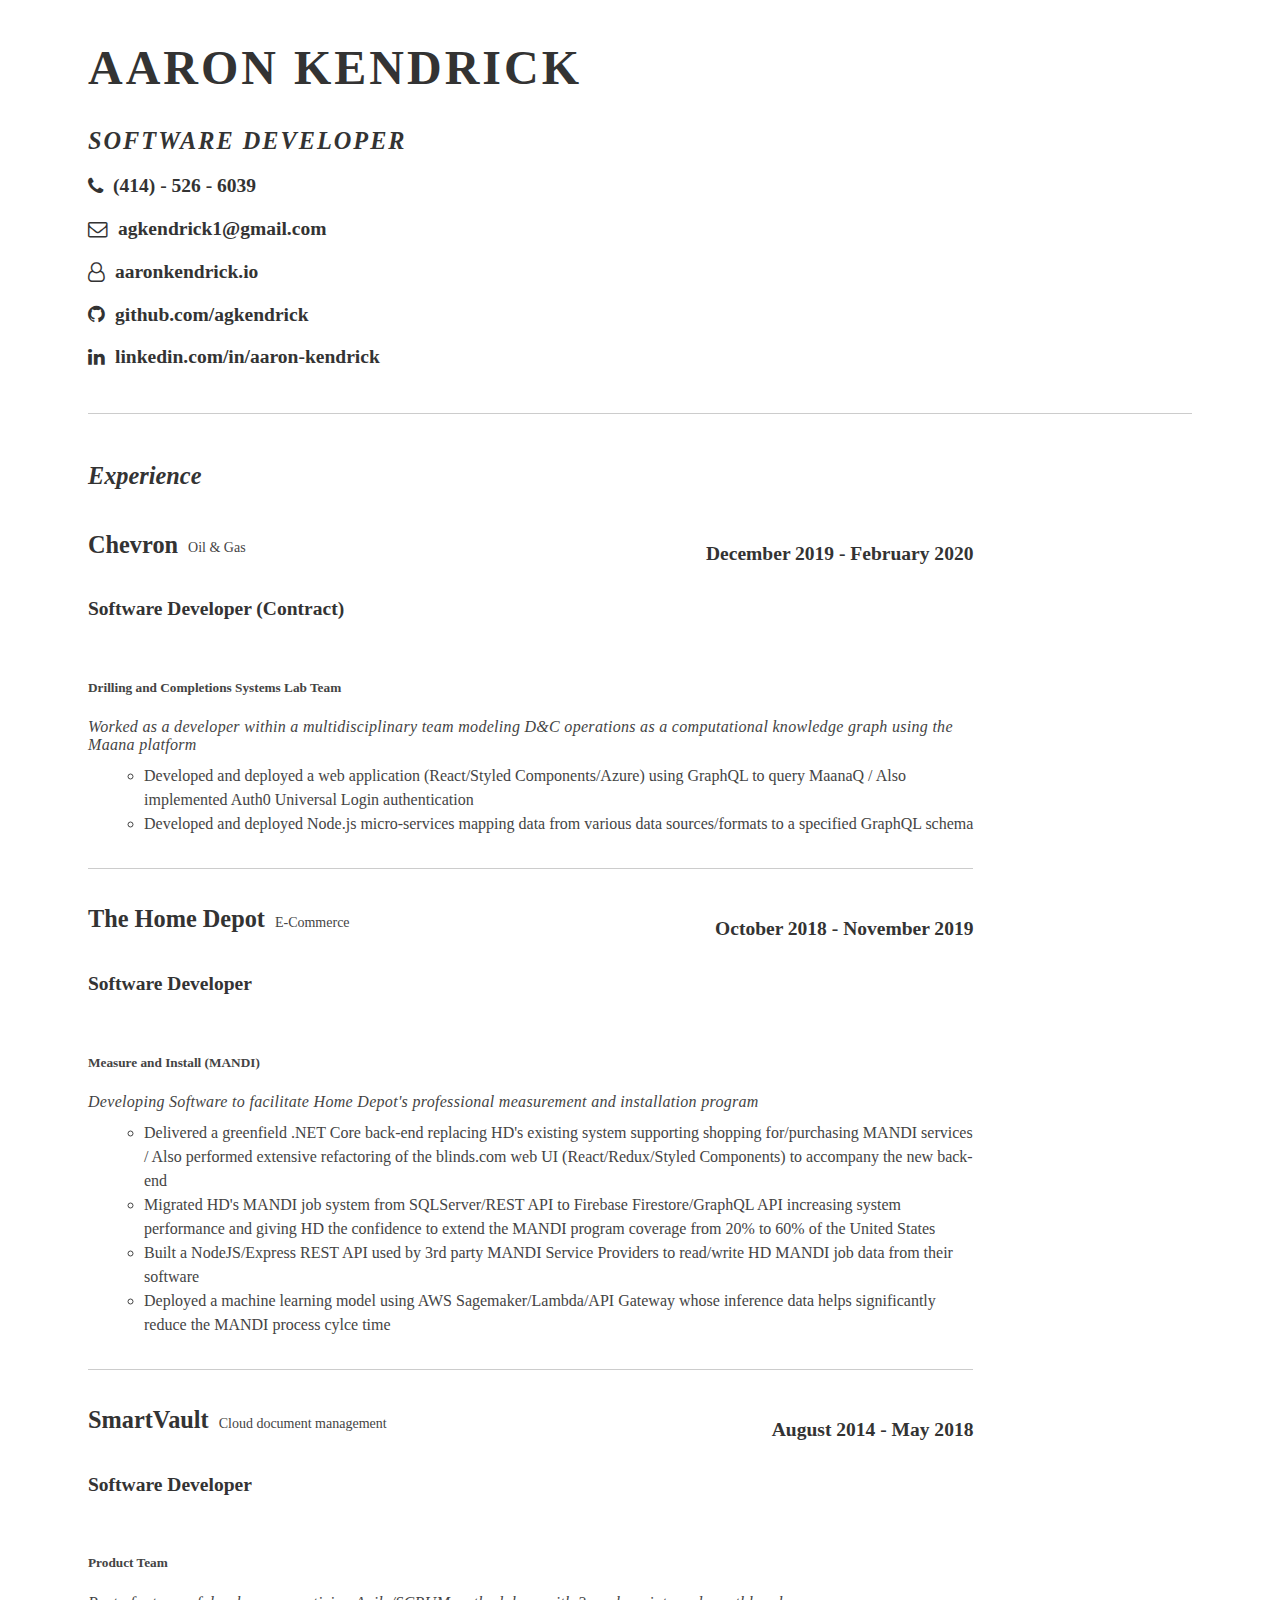
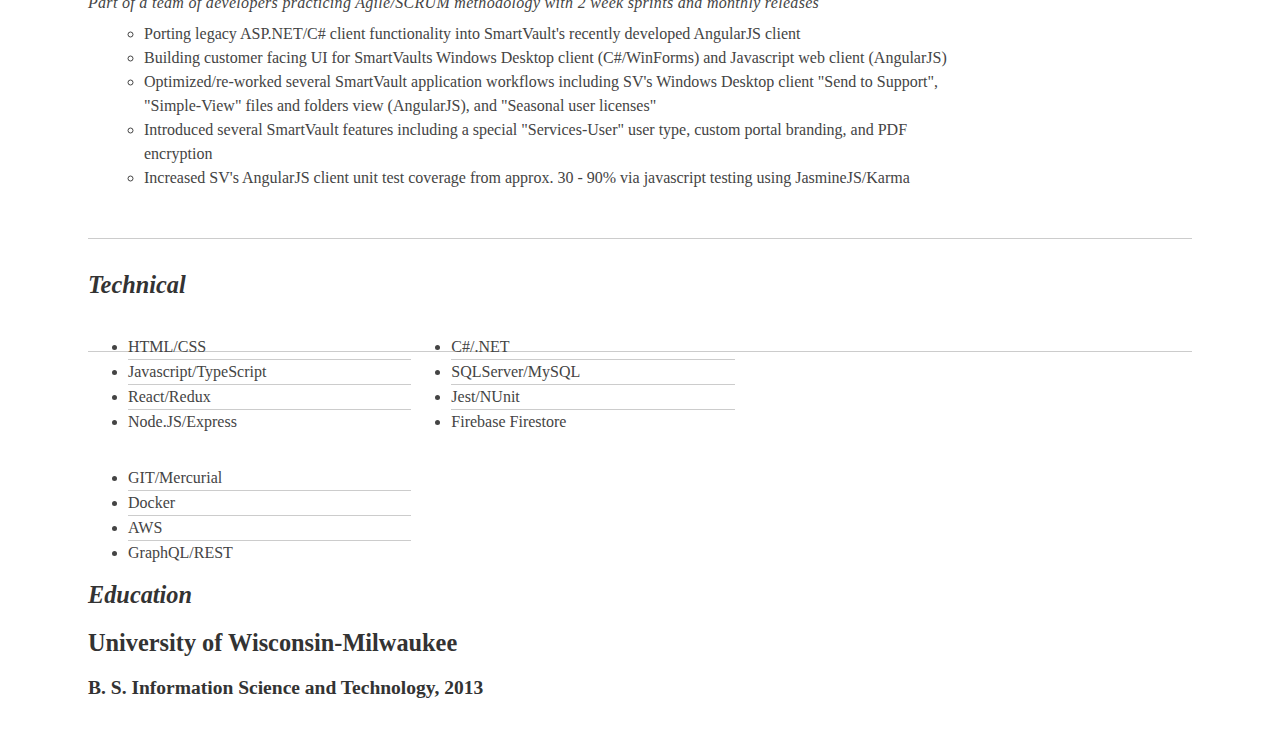
==== resume.html @ db7b9e07 "Update resume" ====
<!DOCTYPE html PUBLIC "-//W3C//DTD XHTML 1.0 Strict//EN" "http://www.w3.org/TR/xhtml1/DTD/xhtml1-strict.dtd">
<html>
<head>

	<title>Aaron Kendrick | Software Developer | agkendrick1@gmail.com</title>
	<meta http-equiv="content-type" content="text/html; charset=utf-8" />

	<meta name="keywords" content="" />
	<meta name="description" content="" />

	<link rel="stylesheet" type="text/css" href="http://yui.yahooapis.com/2.7.0/build/reset-fonts-grids/reset-fonts-grids.css" media="all" />
	<link rel="stylesheet" type="text/css" href="resume.css" media="all" />
	<link rel="stylesheet" type="text/css" href="https://maxcdn.bootstrapcdn.com/font-awesome/4.7.0/css/font-awesome.min.css" media="all" />

</head>
<body>

<div id="doc2" class="yui-t7">
	<div id="inner">

		<div id="hd">
			<div class="yui-gc">
				<div class="yui-u first">
					<h1>Aaron Kendrick</h1>
					<h2>Software Developer</h2>
				</div> 
				<div class="yui-u">
					<div class="contact-info">
						<!-- <h3><a id="pdf" href="#">Download PDF</a></h3> -->
						<h3><span class="fa fa-phone"></span>(414) - 526 - 6039</h3>
						<h3><span class="fa fa-envelope-o"></span>agkendrick1@gmail.com</h3>
						<h3><span class="fa fa-user-o"></span>aaronkendrick.io</h3>
						<h3><span class="fa fa-github"></span>github.com/agkendrick</h3>
						<h3><span class="fa fa-linkedin"></span>linkedin.com/in/aaron-kendrick</h3>
						<!--<h3>Houston, TX</h3>-->
				</div>
					</div><!--// .contact-info -->
			</div><!--// .yui-gc -->
		</div><!--// hd -->

		<div id="bd">
			<div id="yui-main">
				<div class="yui-b">

					<!--<div class="yui-gf">
						<div class="yui-u first">
							<h2>Profile</h2>
						</div>
						<div class="yui-u">
							<p class="enlarge">
								Software Developer with experience developing, testing, and deploying web and desktop applications.  Great problem solving and critical thinking skills. Good knowledge of object-oriented programming, data structures/algorithms, and common design patterns.  Passionate about learning new things and sharing what I know with others.  My objective is to find a challenging position where I can contribute to delivering world class solutions.
							</p>
						</div> 
					</div>// .yui-gf -->

					<div class="yui-gf">

						<div class="yui-u first">
							<h2>Experience</h2>
						</div><!--// .yui-u -->

						<div class="yui-u">

							<div class="job">
								<h2 id="sv">Chevron</h2><span>Oil & Gas</span>
								<h3>Software Developer (Contract)</h3>
								<h4>December 2019 - February 2020</h4>
								<br />
								<h5><b>Drilling and Completions Systems Lab Team</b></h5>
								<i>Worked as a developer within a multidisciplinary team modeling D&C operations as a computational knowledge graph using the Maana platform
								</i>
								<!-- <br></br> -->
								<ul>
									<li>Developed and deployed a web application (React/Styled Components/Azure) using GraphQL to query MaanaQ / 
										Also implemented Auth0 Universal Login authentication
									</li>
									<li>Developed and deployed Node.js micro-services mapping data from various data sources/formats to a specified GraphQL schema</li>
								</ul>
							</div>

							<div class="job">
								<h2 id="sv">The Home Depot</h2><span>E-Commerce</span>
								<h3>Software Developer</h3>
								<h4>October 2018 - November 2019</h4>
								<br />
								<h5><b>Measure and Install (MANDI)</b></h5>
								<i>Developing Software to facilitate Home Depot's professional measurement and installation program</i>
								<!-- <br></br> -->
								<ul>
									<li>Delivered a greenfield .NET Core back-end replacing HD's existing system supporting shopping for/purchasing MANDI services / Also
										performed extensive refactoring of the blinds.com web UI (React/Redux/Styled Components) to accompany the new back-end
									</li>
									<li>Migrated HD's MANDI job system from SQLServer/REST API to Firebase Firestore/GraphQL API increasing system performance and giving HD the 
										confidence to extend the MANDI program coverage from 20% to 60% of the United States</li>
									<li>Built a NodeJS/Express REST API used by 3rd party MANDI Service Providers to read/write HD MANDI job data from their software</li>
									<li>Deployed a machine learning model using AWS Sagemaker/Lambda/API Gateway whose inference data helps significantly reduce the MANDI process cylce time</li>
								</ul>
							</div>

							<div class="job last">
								<h2 id="sv">SmartVault</h2><span>Cloud document management</span>
								<h3>Software Developer</h3>
								<h4>August 2014 - May 2018</h4>
								<br />
								<h5><b>Product Team</b></h5>
								<i>Part of a team of developers practicing Agile/SCRUM methodology with 2 week sprints and monthly releases</i>
								<!-- <br></br> -->
								<ul>
									<li>Porting legacy ASP.NET/C# client functionality into SmartVault's recently developed AngularJS client</li>
									<li>Building customer facing UI for SmartVaults Windows Desktop client (C#/WinForms) and Javascript web client (AngularJS)</li>
									<li>Optimized/re-worked several SmartVault application workflows including SV's Windows Desktop client "Send to Support", "Simple-View" files and folders view (AngularJS), and "Seasonal user licenses"</li>
									<li>Introduced several SmartVault features including a special "Services-User" user type, custom portal branding, and PDF encryption</li>
									<li>Increased SV's AngularJS client unit test coverage from approx. 30 - 90% via javascript testing using  JasmineJS/Karma</li>
								</ul>
								
							</div>

						</div><!--// .yui-u -->
					</div><!--// .yui-gf -->

					<div id="tech" class="yui-gf">
						<div class="yui-u first">
							<h2>Technical</h2>
						</div>
						<div class="yui-u">
							<ul class="talent">
								<li>HTML/CSS</li>
								<li>Javascript/TypeScript</li>
								<li>React/Redux</li>
								<li class="last">Node.JS/Express</li>
							</ul>

							<ul class="talent">
								<li>C#/.NET</li>
								<li>SQLServer/MySQL</li>
								<li>Jest/NUnit</li>
								<li class="last">Firebase Firestore</li>
							</ul>

							<ul class="talent">
								<li>GIT/Mercurial</li>
								<li>Docker</li>
								<li>AWS</li>
								<li class="last">GraphQL/REST</li>
							</ul>
						</div>
					</div>

					<div class="yui-gf last">
						<div class="yui-u first">
							<h2>Education</h2>
						</div>
						<div class="yui-u">
							<h2>University of Wisconsin-Milwaukee</h2>
							<h3>B. S. Information Science and Technology, 2013</h3>
						</div>
					</div>

				</div><!--// .yui-b -->
			</div><!--// yui-main -->
		</div><!--// bd -->

	</div><!-- // inner -->

</div><!--// doc -->


</body>
</html>
---- resume.css ----
/*
---------------------------------------------------------------------------------
	STRIPPED DOWN RESUME TEMPLATE
    html resume

    v0.9: 5/28/09

    design and code by: thingsthatarebrown.com
                        (matt brown)
---------------------------------------------------------------------------------
*/


.msg { padding: 10px; background: #222; position: relative; }
.msg h1 { color: #fff;  }
.msg a { margin-left: 20px; background: #408814; color: white; padding: 4px 8px; text-decoration: none; }
.msg a:hover { background: #266400; }

/* //-- yui-grids style overrides -- */
body { font-family: Georgia; color: #444; }
#inner { padding: 0px 80px; margin: 0px auto;} /* border: solid #666; border-width: 6px 0 2px 0; */
.yui-gf { margin-bottom: 2em; border-bottom: 1px solid #ccc; }

/* //-- header, body, footer -- */
#hd { margin: 2.5em 0 3em 0; padding-bottom: 1.5em; border-bottom: 1px solid #ccc }
#hd h2 { text-transform: uppercase; letter-spacing: 2px; }
#bd, #ft { margin-bottom: 2em; }

/* //-- footer -- */
#ft { padding: 1em 0 5em 0; font-size: 92%; border-top: 1px solid #ccc; text-align: center; }
#ft p { margin-bottom: 0; text-align: center;   }

/* //-- core typography and style -- */
#hd h1 { font-size: 48px; text-transform: uppercase; letter-spacing: 3px; }
h2 { font-size: 152% }
h3, h4 { font-size: 122%; }
h1, h2, h3, h4 { color: #333; }
p { font-size: 100%; line-height: 18px; padding-right: 3em; }
a { color: #990003 }
a:hover { text-decoration: none; }
strong { font-weight: bold; }
.talent li { line-height: 24px; border-bottom: 1px solid #ccc; }
p.enlarge { font-size: 144%; padding-right: 6.5em; line-height: 24px; }
p.enlarge span { color: #000 }
.contact-info { margin-top: 7px; }
.contact-info span {
    margin-right: 10px;
    vertical-align: middle;
    margin-bottom: 2px;
}
.first h2 { font-style: italic; }
.talent .last { border-bottom: none; }
.yui-b .last { border-bottom: none; }

#tech {
    padding-bottom: 2em;
}
/* //-- section styles -- */

a#pdf { display: block; float: left; background: #666; color: white; padding: 6px 50px 6px 12px; margin-bottom: 6px; text-decoration: none;  }
a#pdf:hover { background: #222; }

.job { position: relative; margin-bottom: 1em; padding-bottom: 1em; border-bottom: 1px solid #ccc; }
.job h4 { position: absolute; top: 0.35em; right: 0 }
.job p { margin: 0.75em 0 3em 0; }

/* .last { border: none; } */
.skills-list {  }
.skills-list ul { margin: 0; }
.skills-list li { margin: 3px 0; padding: 3px 0; }
.skills-list li span { font-size: 152%; display: block; margin-bottom: -2px; padding: 0 }
.talent { width: 32%; float: left }
.talent h2 { margin-bottom: 6px; }

#srt-ttab { margin-bottom: 100px; text-align: center;  }
#srt-ttab img.last { margin-top: 20px }

/* --// override to force 1/8th width grids -- */
.yui-gf .yui-u{width:80.2%;}
.yui-gf div.first{width:12.3%;}

.job li {
    list-style: circle;
    line-height: 24px;
    font-size: 16px;
}
 .job ul {
    margin-top: 10px;
 }

.job ul{
	margin-left: 16px;
}

.job i {
    font-size: 16px;
    letter-spacing: .3px;
}
.job span {
    /*font-style: italic;*/
    font-size: 14px;
}
#sv {
    display: inline-block;
    margin-right: 10px;
}
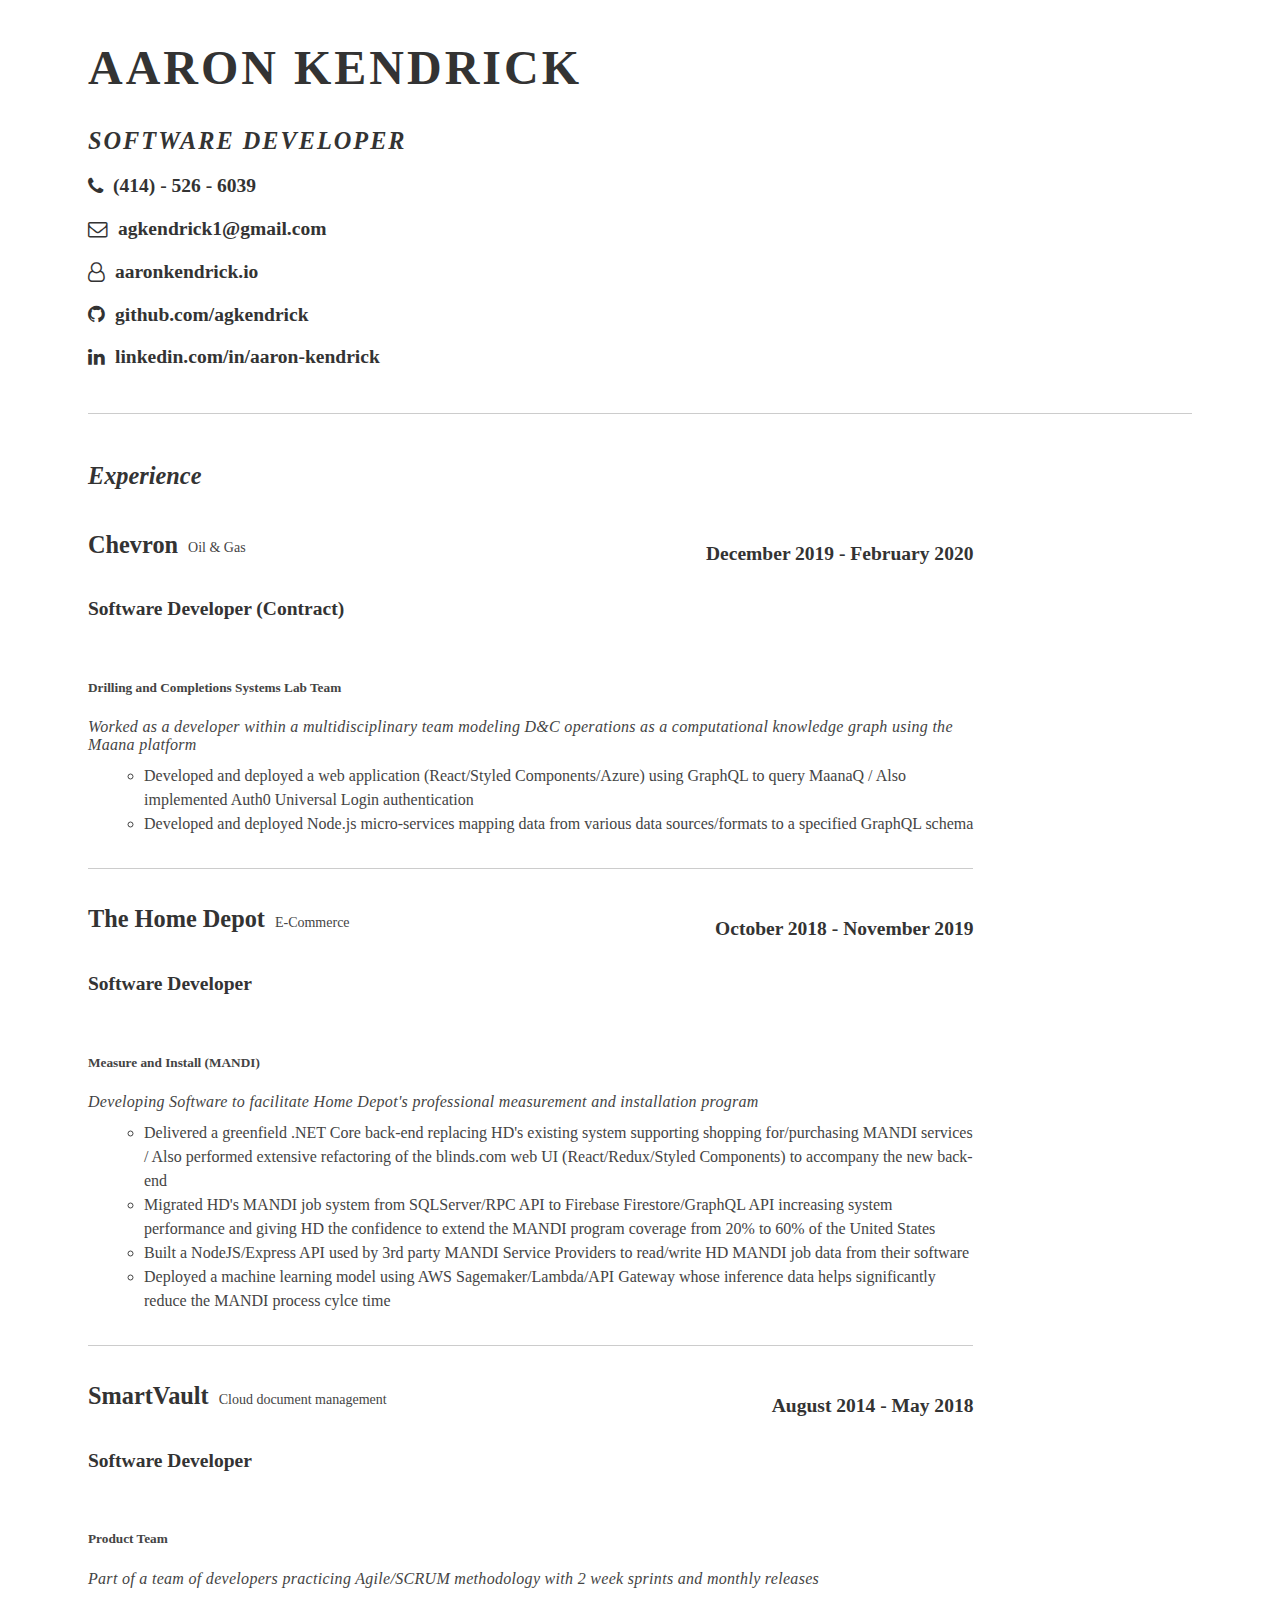
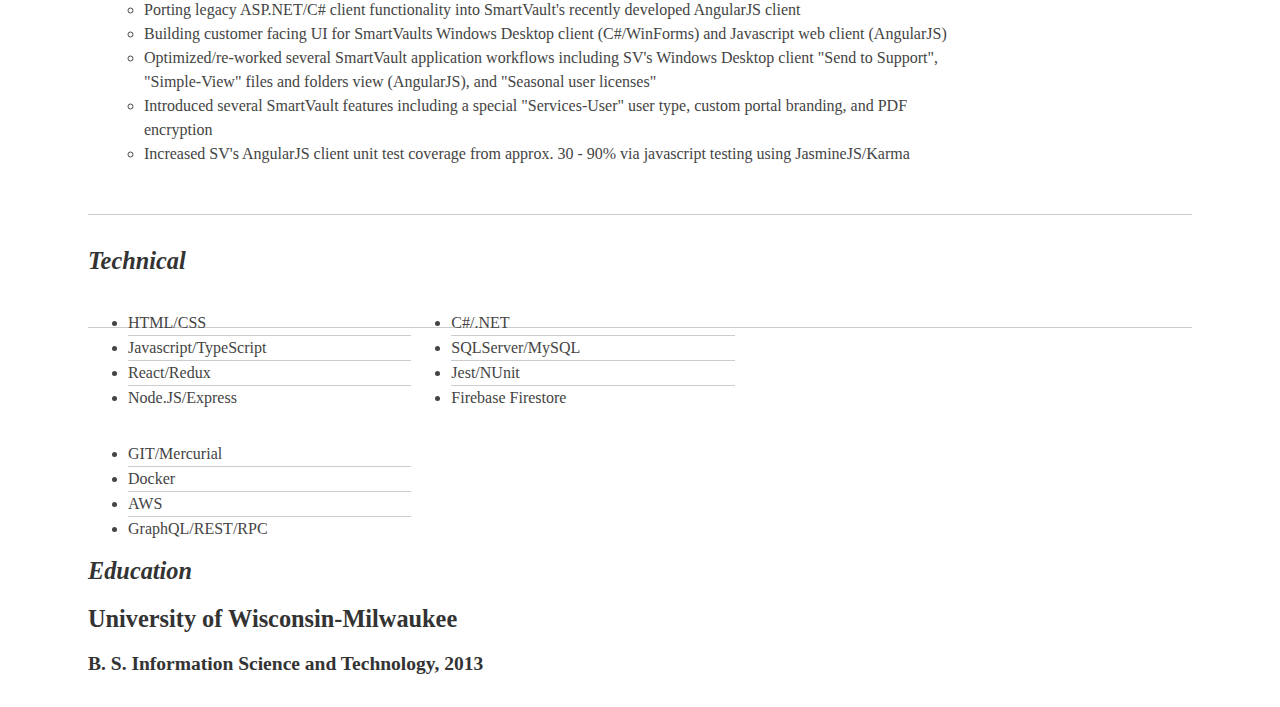
==== commit fcf9b4d5: "Update resume" ====
--- a/resume.html
+++ b/resume.html
@@ -90,9 +90,9 @@
 									<li>Delivered a greenfield .NET Core back-end replacing HD's existing system supporting shopping for/purchasing MANDI services / Also
 										performed extensive refactoring of the blinds.com web UI (React/Redux/Styled Components) to accompany the new back-end
 									</li>
-									<li>Migrated HD's MANDI job system from SQLServer/REST API to Firebase Firestore/GraphQL API increasing system performance and giving HD the 
+									<li>Migrated HD's MANDI job system from SQLServer/RPC API to Firebase Firestore/GraphQL API increasing system performance and giving HD the 
 										confidence to extend the MANDI program coverage from 20% to 60% of the United States</li>
-									<li>Built a NodeJS/Express REST API used by 3rd party MANDI Service Providers to read/write HD MANDI job data from their software</li>
+									<li>Built a NodeJS/Express API used by 3rd party MANDI Service Providers to read/write HD MANDI job data from their software</li>
 									<li>Deployed a machine learning model using AWS Sagemaker/Lambda/API Gateway whose inference data helps significantly reduce the MANDI process cylce time</li>
 								</ul>
 							</div>
@@ -141,7 +141,7 @@
 								<li>GIT/Mercurial</li>
 								<li>Docker</li>
 								<li>AWS</li>
-								<li class="last">GraphQL/REST</li>
+								<li class="last">GraphQL/REST/RPC</li>
 							</ul>
 						</div>
 					</div>
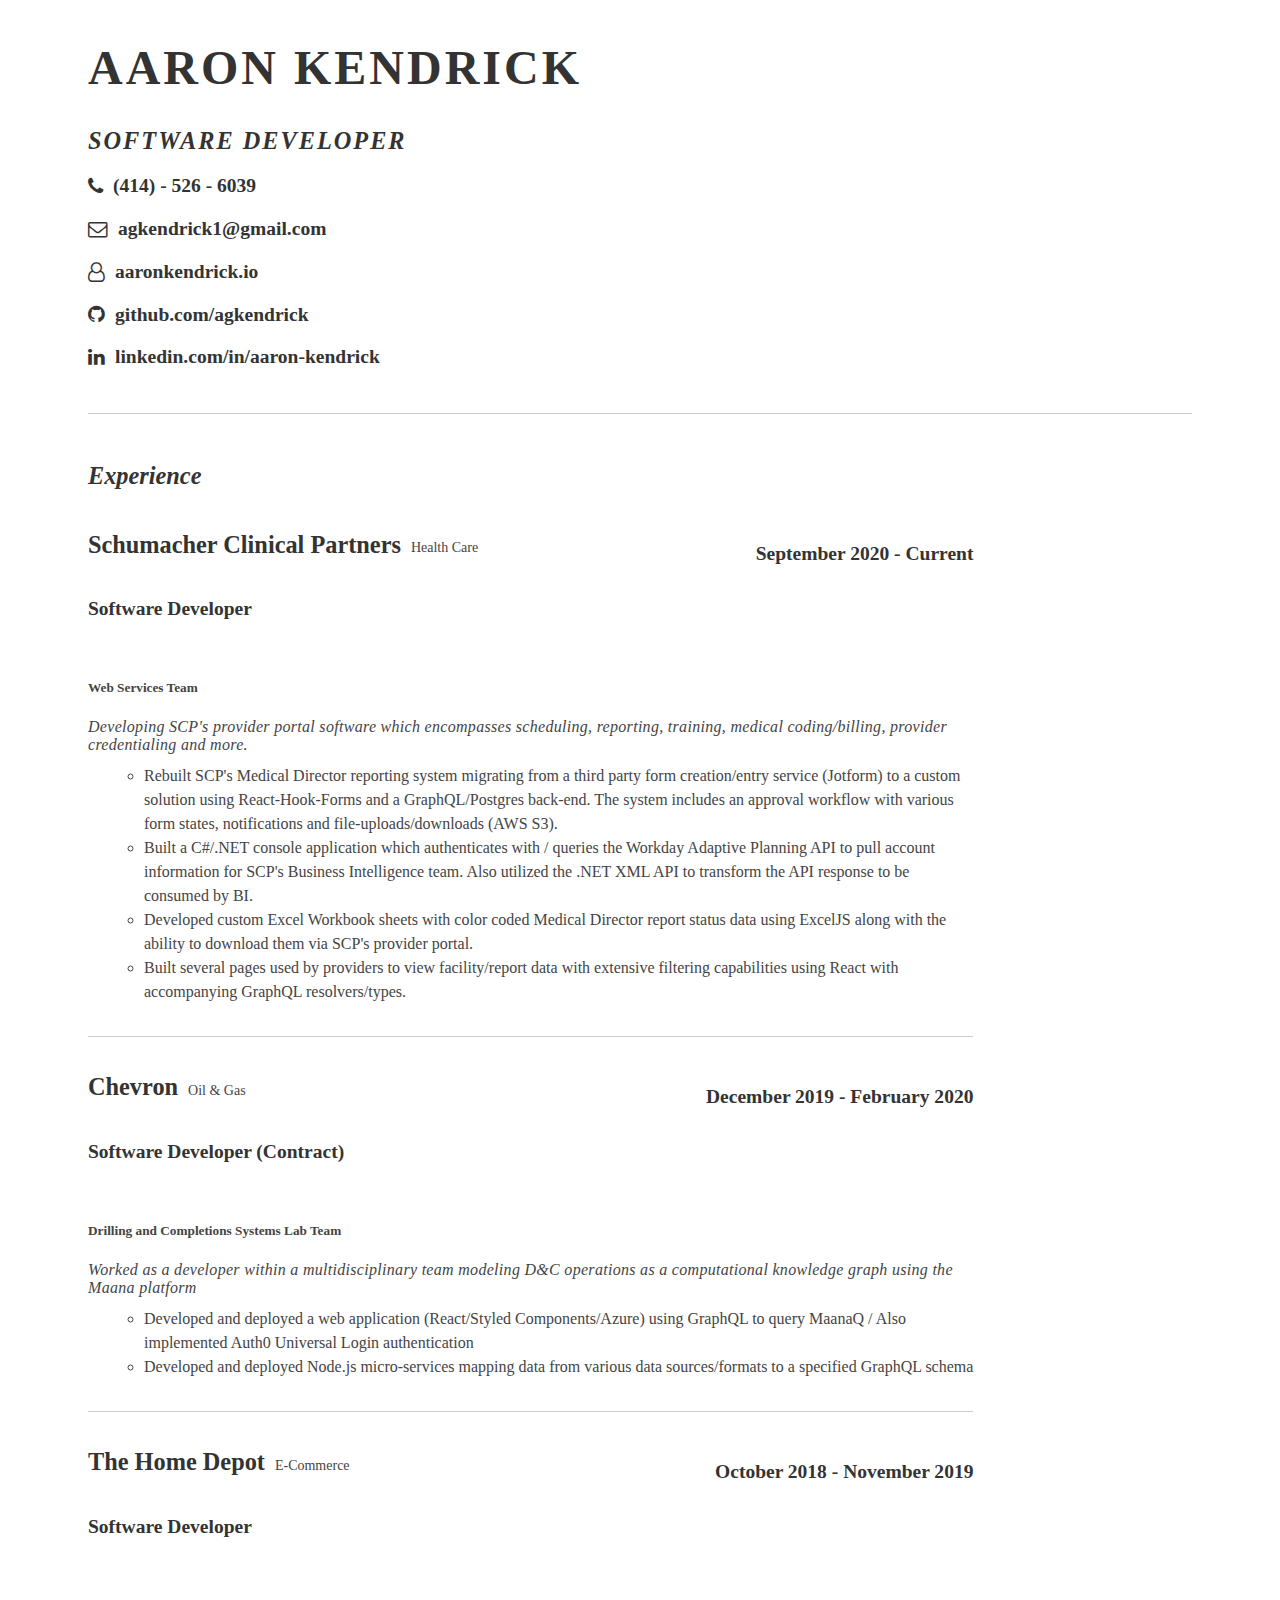
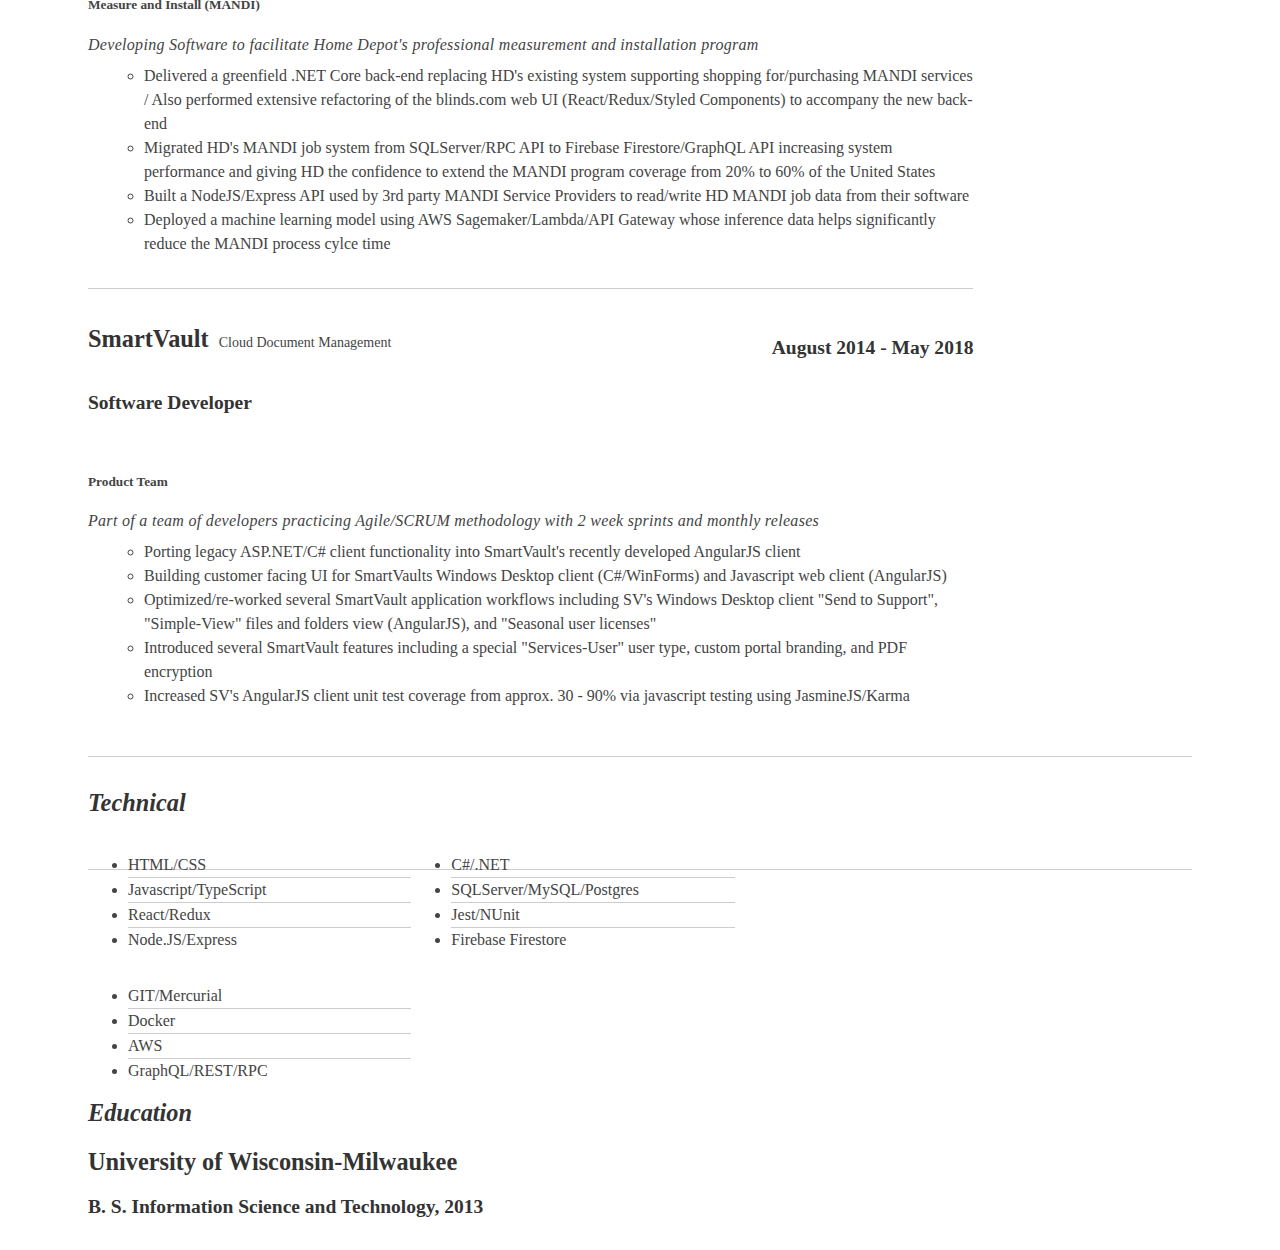
==== commit 9c995bad: "Update resume" ====
--- a/resume.html
+++ b/resume.html
@@ -42,17 +42,6 @@
 			<div id="yui-main">
 				<div class="yui-b">
 
-					<!--<div class="yui-gf">
-						<div class="yui-u first">
-							<h2>Profile</h2>
-						</div>
-						<div class="yui-u">
-							<p class="enlarge">
-								Software Developer with experience developing, testing, and deploying web and desktop applications.  Great problem solving and critical thinking skills. Good knowledge of object-oriented programming, data structures/algorithms, and common design patterns.  Passionate about learning new things and sharing what I know with others.  My objective is to find a challenging position where I can contribute to delivering world class solutions.
-							</p>
-						</div> 
-					</div>// .yui-gf -->
-
 					<div class="yui-gf">
 
 						<div class="yui-u first">
@@ -61,6 +50,22 @@
 
 						<div class="yui-u">
 
+							<div class="job">
+								<h2 id="sv">Schumacher Clinical Partners</h2><span>Health Care</span>
+								<h3>Software Developer</h3>
+								<h4>September 2020 - Current</h4>
+								<br />
+								<h5><b>Web Services Team</b></h5>
+								<i>Developing SCP's provider portal software which encompasses scheduling, reporting, training, medical coding/billing, provider credentialing and more.</i>
+								<!-- <br></br> -->
+								<ul>
+									<li>Rebuilt SCP's Medical Director reporting system migrating from a third party form creation/entry service (Jotform) to a custom solution using React-Hook-Forms and a GraphQL/Postgres back-end.  The system includes an approval workflow with various form states, notifications and file-uploads/downloads (AWS S3).</li>
+									<li>Built a C#/.NET console application which authenticates with / queries the Workday Adaptive Planning API to pull account information for SCP's Business Intelligence team.  Also utilized the .NET XML API to transform the API response to be consumed by BI.</li>
+									<li>Developed custom Excel Workbook sheets with color coded Medical Director report status data using ExcelJS along with the ability to download them via SCP's provider portal.</li>
+									<li>Built several pages used by providers to view facility/report data with extensive filtering capabilities using React with accompanying GraphQL resolvers/types.</li>
+								</ul>
+							</div>
+							
 							<div class="job">
 								<h2 id="sv">Chevron</h2><span>Oil & Gas</span>
 								<h3>Software Developer (Contract)</h3>
@@ -98,7 +103,7 @@
 							</div>
 
 							<div class="job last">
-								<h2 id="sv">SmartVault</h2><span>Cloud document management</span>
+								<h2 id="sv">SmartVault</h2><span>Cloud Document Management</span>
 								<h3>Software Developer</h3>
 								<h4>August 2014 - May 2018</h4>
 								<br />
@@ -132,7 +137,7 @@
 
 							<ul class="talent">
 								<li>C#/.NET</li>
-								<li>SQLServer/MySQL</li>
+								<li>SQLServer/MySQL/Postgres</li>
 								<li>Jest/NUnit</li>
 								<li class="last">Firebase Firestore</li>
 							</ul>
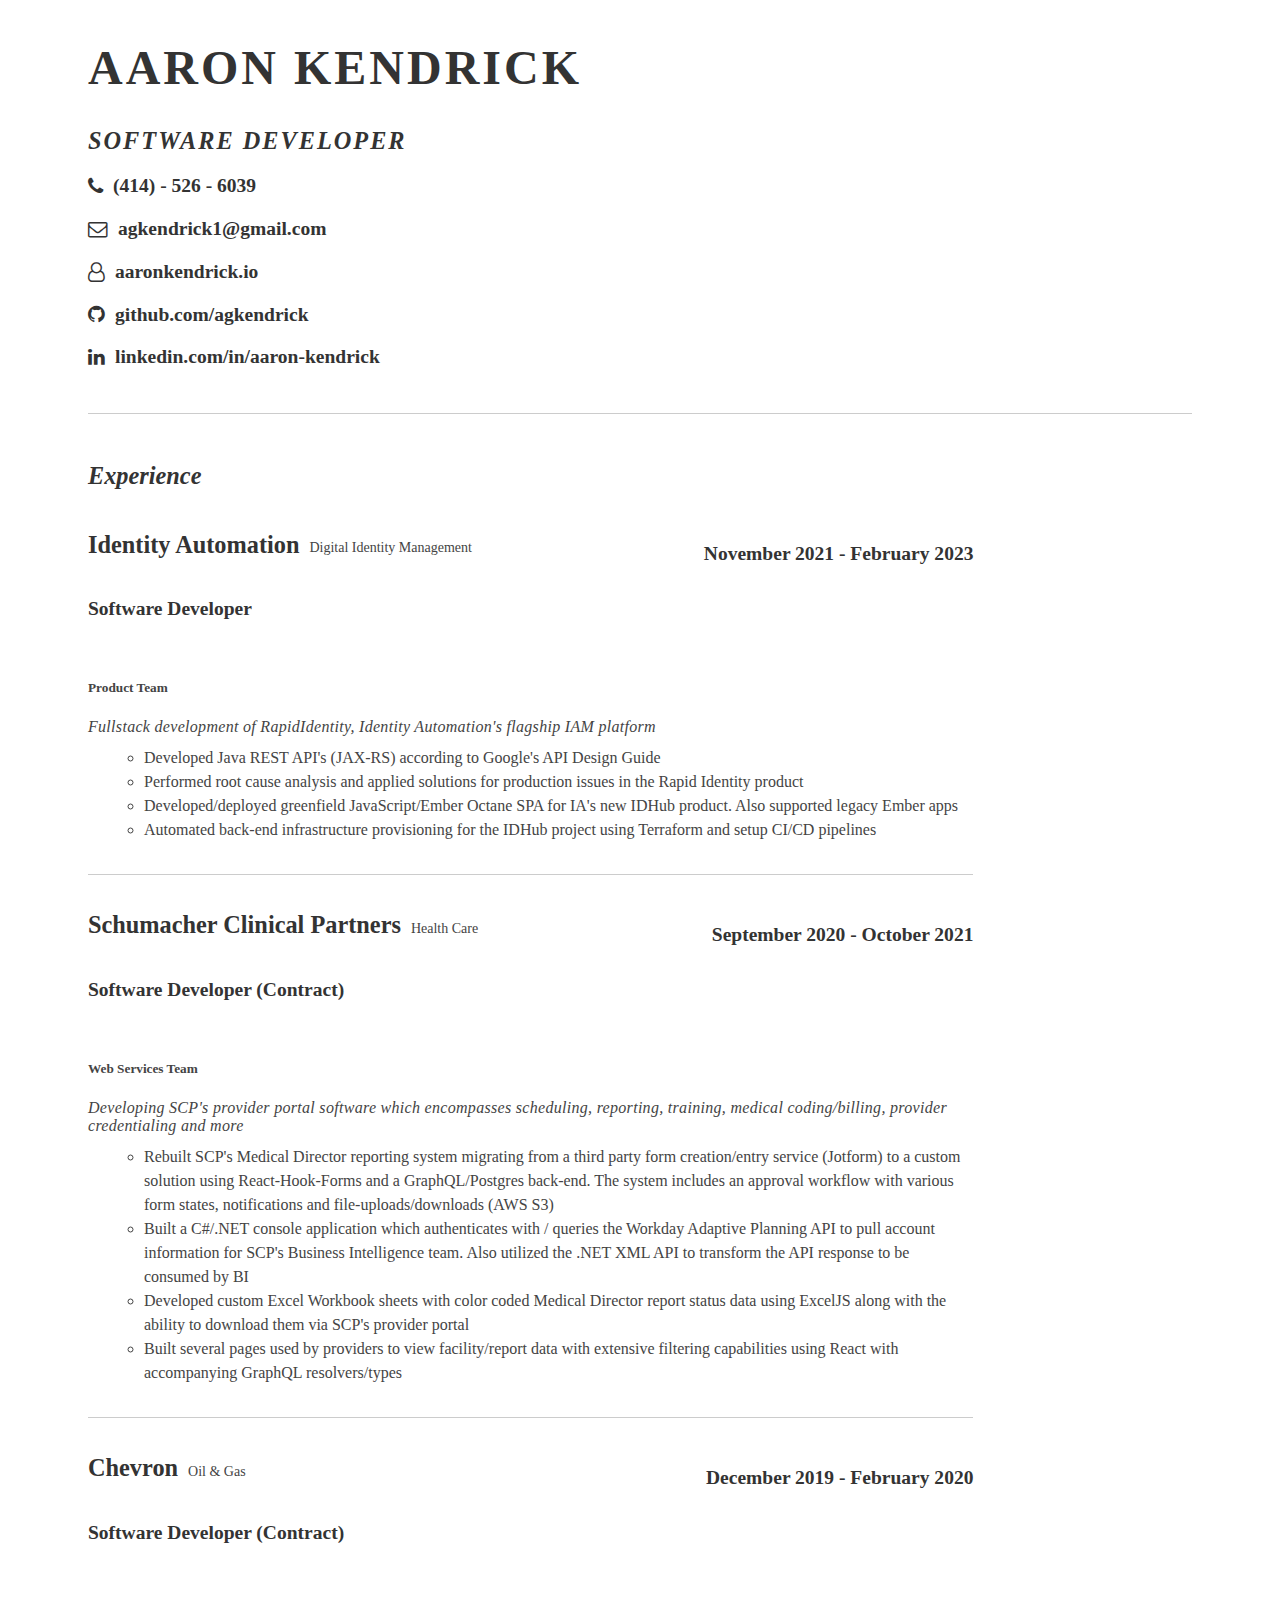
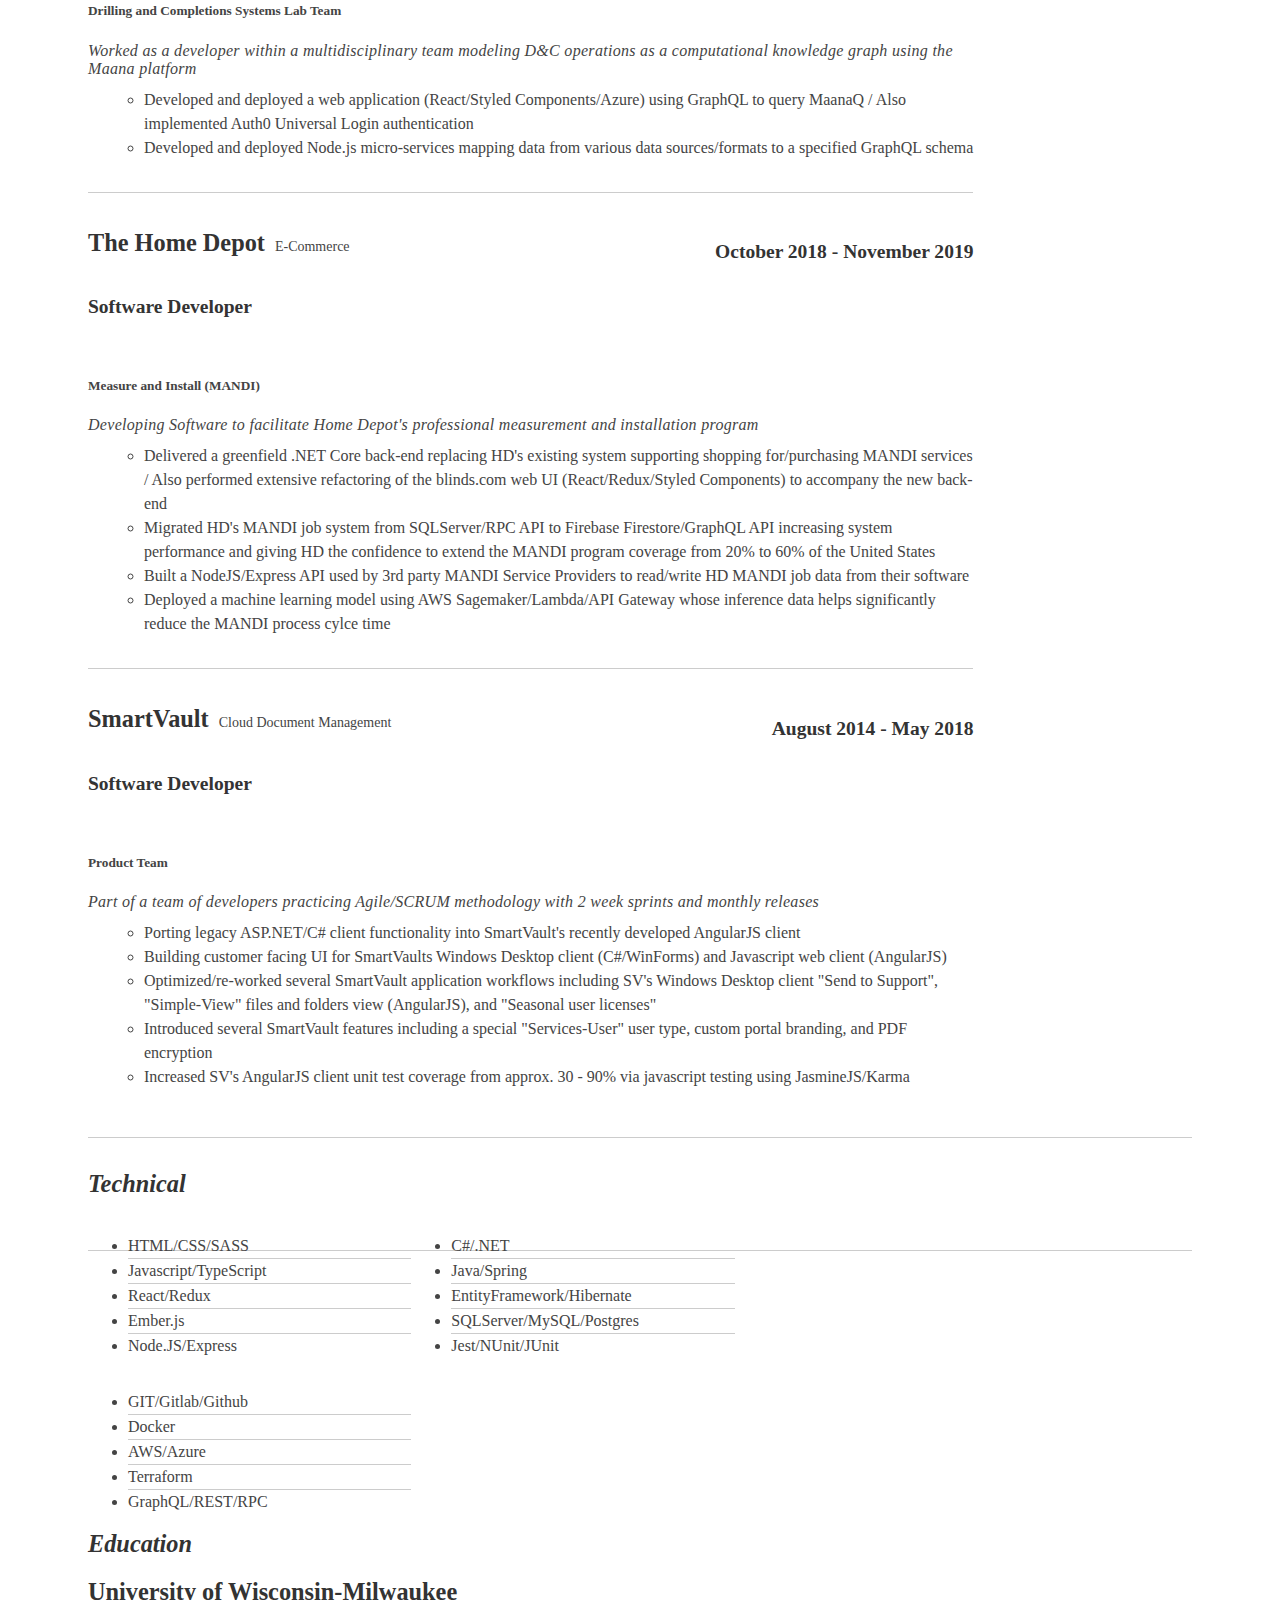
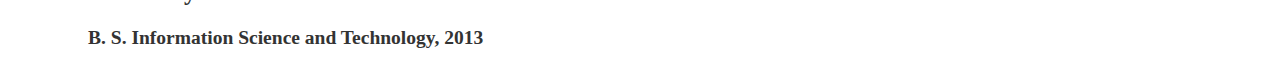
==== commit 845515b1: "Resume update" ====
--- a/resume.html
+++ b/resume.html
@@ -51,18 +51,34 @@
 						<div class="yui-u">
 
 							<div class="job">
+								<h2 id="sv">Identity Automation</h2><span>Digital Identity Management</span>
+								<h3>Software Developer</h3>
+								<h4>November 2021 - February 2023</h4>
+								<br />
+								<h5><b>Product Team</b></h5>
+								<i>Fullstack development of RapidIdentity, Identity Automation's flagship IAM platform</i>
+								<!-- <br></br> -->
+								<ul>
+									<li>Developed Java REST API's (JAX-RS) according to Google's API Design Guide</li>
+									<li>Performed root cause analysis and applied solutions for production issues in the Rapid Identity product</li>
+									<li>Developed/deployed greenfield JavaScript/Ember Octane SPA for IA's new IDHub product.  Also supported legacy Ember apps</li>
+									<li>Automated back-end infrastructure provisioning for the IDHub project using Terraform and setup CI/CD pipelines</li>
+								</ul>
+							</div>
+
+							<div class="job">
 								<h2 id="sv">Schumacher Clinical Partners</h2><span>Health Care</span>
-								<h3>Software Developer</h3>
-								<h4>September 2020 - Current</h4>
+								<h3>Software Developer (Contract)</h3>
+								<h4>September 2020 - October 2021</h4>
 								<br />
 								<h5><b>Web Services Team</b></h5>
-								<i>Developing SCP's provider portal software which encompasses scheduling, reporting, training, medical coding/billing, provider credentialing and more.</i>
+								<i>Developing SCP's provider portal software which encompasses scheduling, reporting, training, medical coding/billing, provider credentialing and more</i>
 								<!-- <br></br> -->
 								<ul>
-									<li>Rebuilt SCP's Medical Director reporting system migrating from a third party form creation/entry service (Jotform) to a custom solution using React-Hook-Forms and a GraphQL/Postgres back-end.  The system includes an approval workflow with various form states, notifications and file-uploads/downloads (AWS S3).</li>
-									<li>Built a C#/.NET console application which authenticates with / queries the Workday Adaptive Planning API to pull account information for SCP's Business Intelligence team.  Also utilized the .NET XML API to transform the API response to be consumed by BI.</li>
-									<li>Developed custom Excel Workbook sheets with color coded Medical Director report status data using ExcelJS along with the ability to download them via SCP's provider portal.</li>
-									<li>Built several pages used by providers to view facility/report data with extensive filtering capabilities using React with accompanying GraphQL resolvers/types.</li>
+									<li>Rebuilt SCP's Medical Director reporting system migrating from a third party form creation/entry service (Jotform) to a custom solution using React-Hook-Forms and a GraphQL/Postgres back-end.  The system includes an approval workflow with various form states, notifications and file-uploads/downloads (AWS S3)</li>
+									<li>Built a C#/.NET console application which authenticates with / queries the Workday Adaptive Planning API to pull account information for SCP's Business Intelligence team.  Also utilized the .NET XML API to transform the API response to be consumed by BI</li>
+									<li>Developed custom Excel Workbook sheets with color coded Medical Director report status data using ExcelJS along with the ability to download them via SCP's provider portal</li>
+									<li>Built several pages used by providers to view facility/report data with extensive filtering capabilities using React with accompanying GraphQL resolvers/types</li>
 								</ul>
 							</div>
 							
@@ -129,23 +145,26 @@
 						</div>
 						<div class="yui-u">
 							<ul class="talent">
-								<li>HTML/CSS</li>
+								<li>HTML/CSS/SASS</li>
 								<li>Javascript/TypeScript</li>
 								<li>React/Redux</li>
+								<li>Ember.js</li>
 								<li class="last">Node.JS/Express</li>
 							</ul>
 
 							<ul class="talent">
 								<li>C#/.NET</li>
+								<li>Java/Spring</li>
+								<li>EntityFramework/Hibernate</li>
 								<li>SQLServer/MySQL/Postgres</li>
-								<li>Jest/NUnit</li>
-								<li class="last">Firebase Firestore</li>
+								<li class="last">Jest/NUnit/JUnit</li>
 							</ul>
 
 							<ul class="talent">
-								<li>GIT/Mercurial</li>
+								<li>GIT/Gitlab/Github</li>
 								<li>Docker</li>
-								<li>AWS</li>
+								<li>AWS/Azure</li>
+								<li>Terraform</li>
 								<li class="last">GraphQL/REST/RPC</li>
 							</ul>
 						</div>
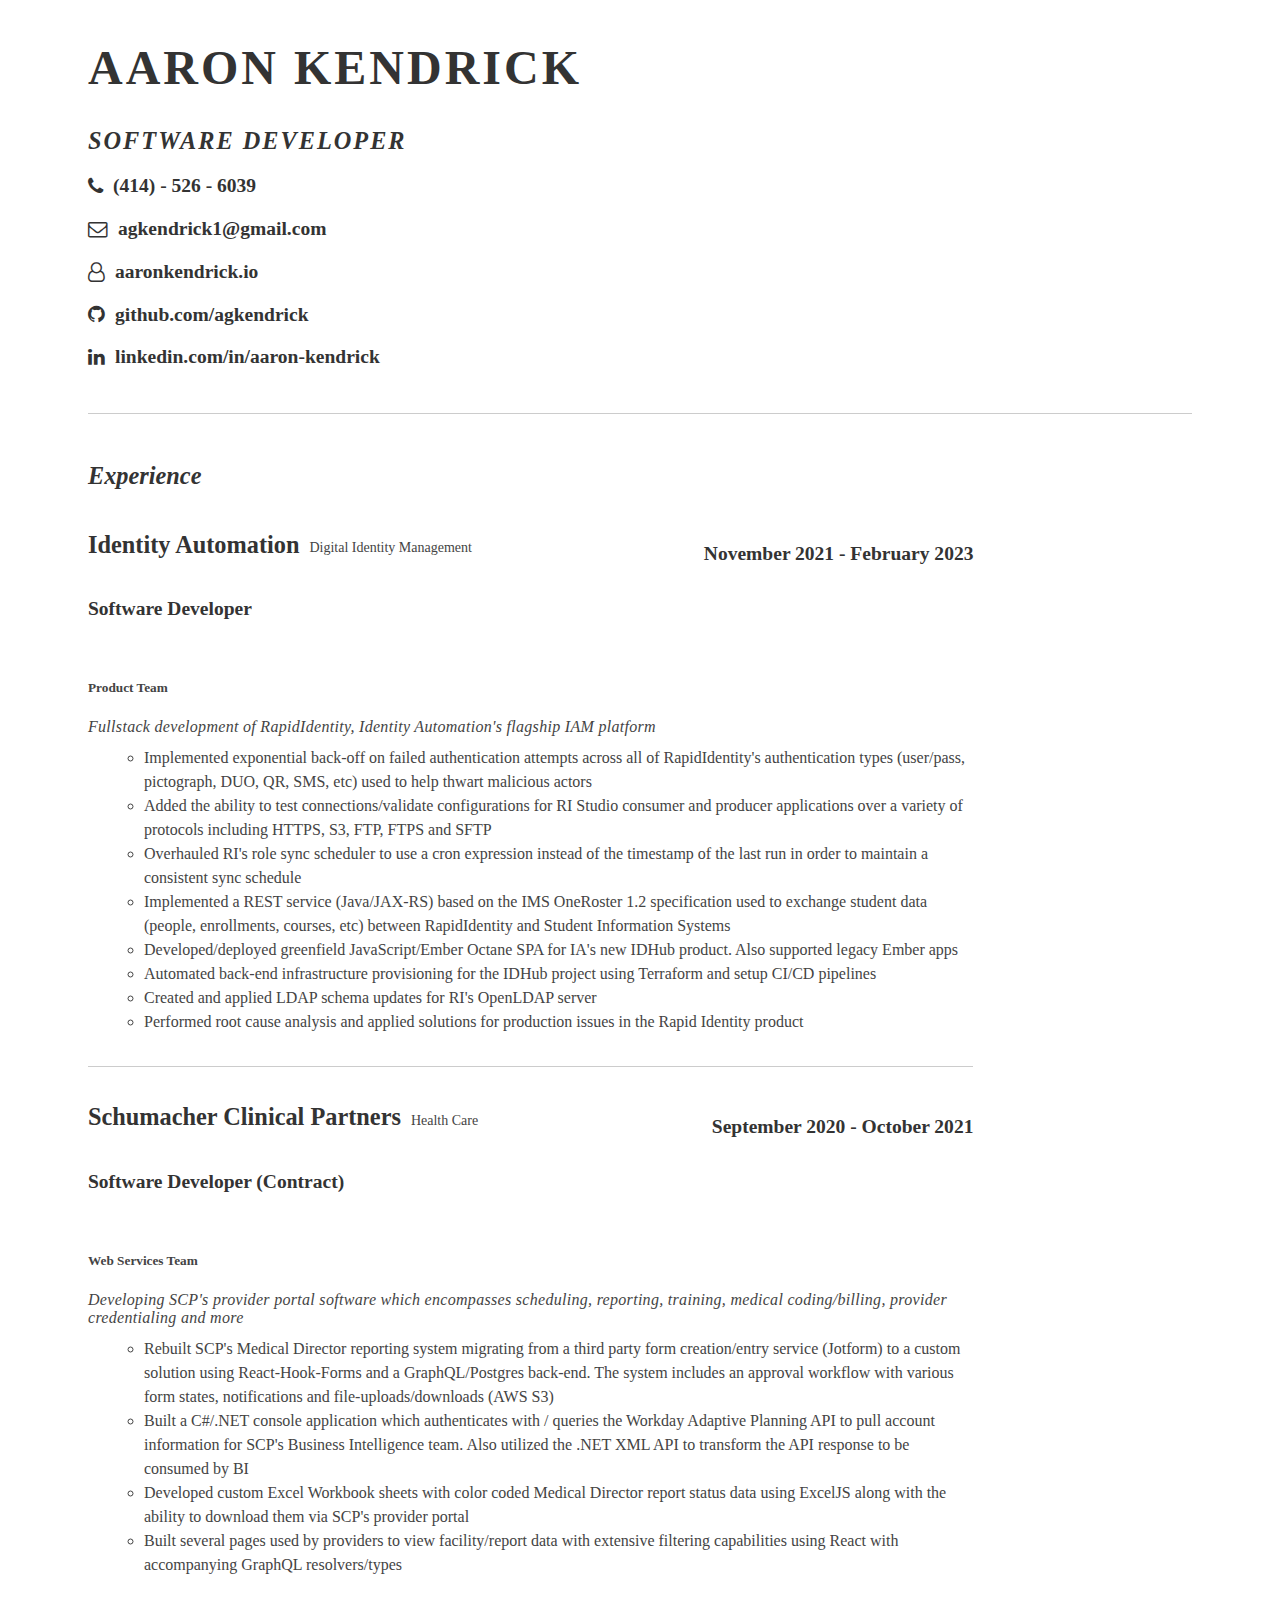
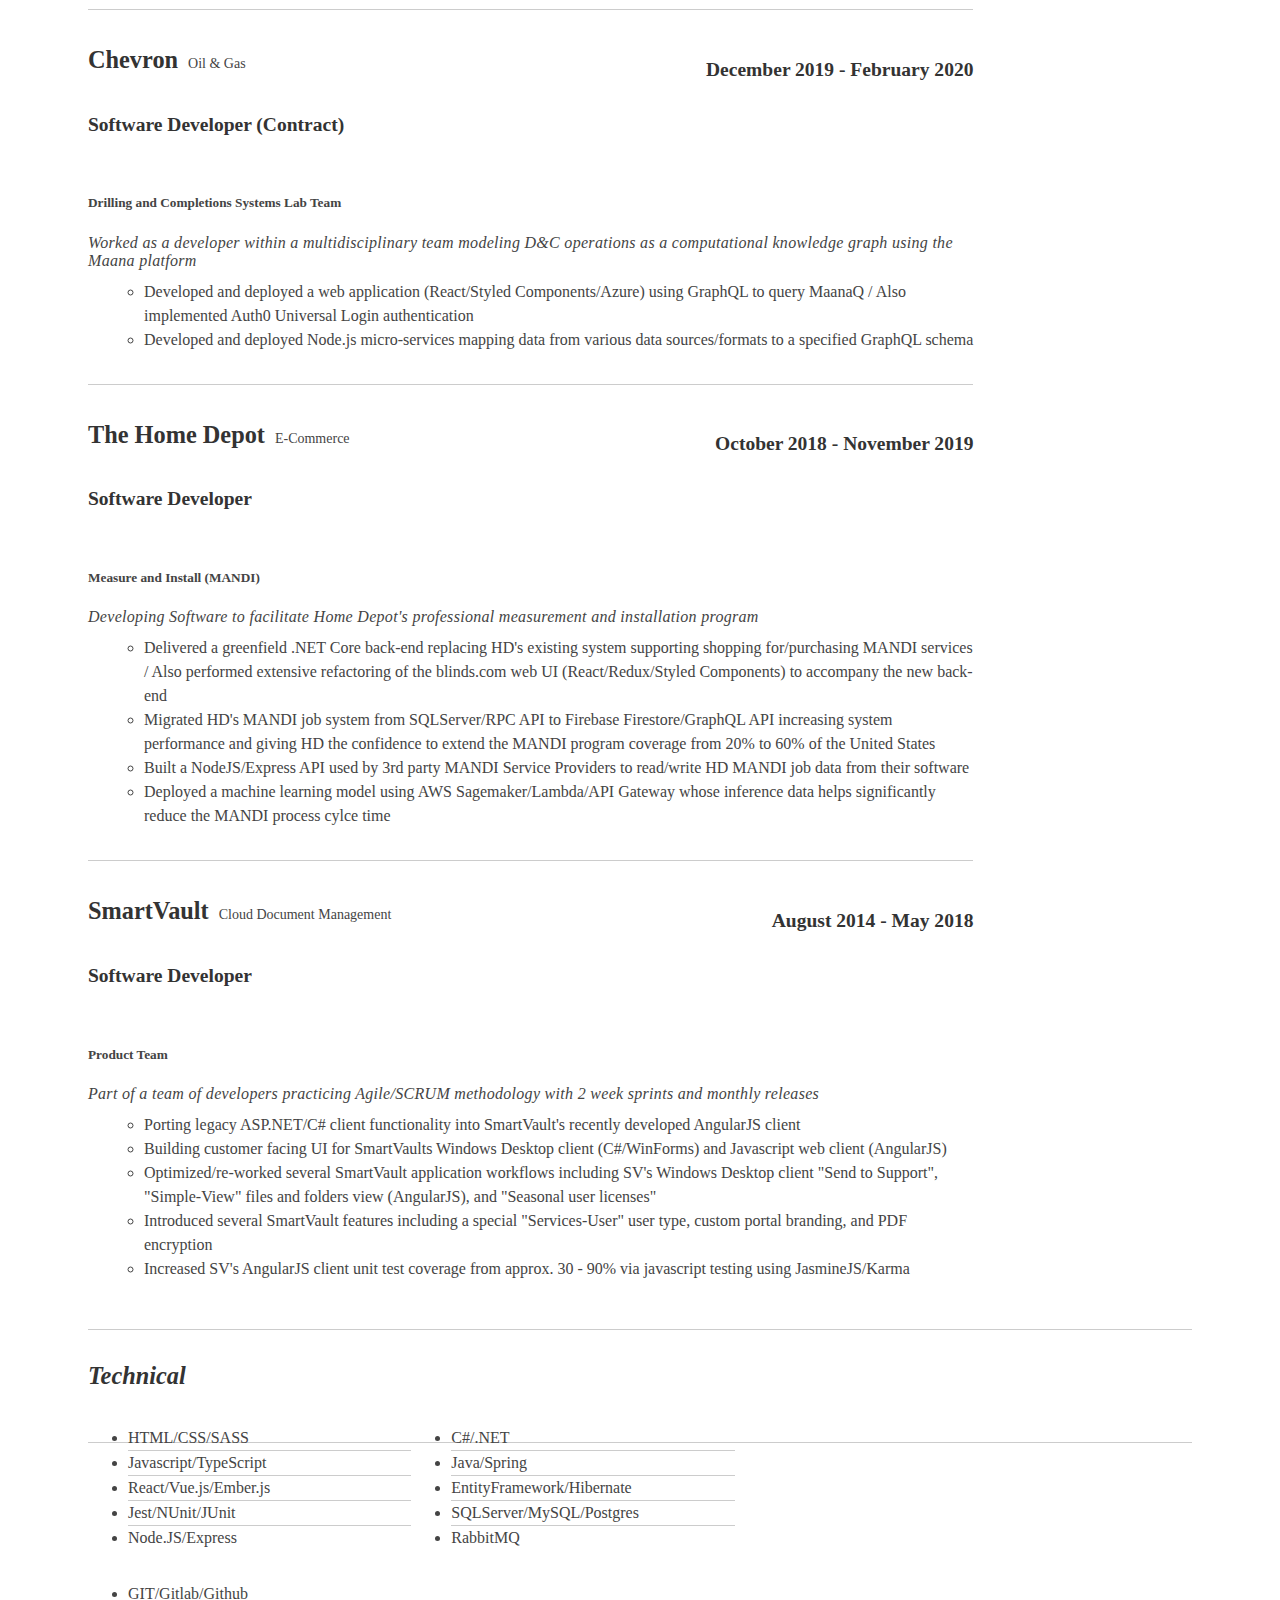
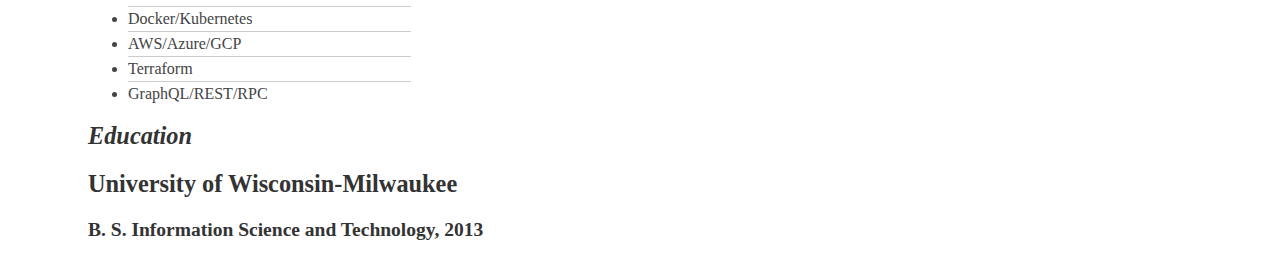
==== commit 1a9a6985: "Update resume" ====
--- a/resume.html
+++ b/resume.html
@@ -59,10 +59,14 @@
 								<i>Fullstack development of RapidIdentity, Identity Automation's flagship IAM platform</i>
 								<!-- <br></br> -->
 								<ul>
-									<li>Developed Java REST API's (JAX-RS) according to Google's API Design Guide</li>
-									<li>Performed root cause analysis and applied solutions for production issues in the Rapid Identity product</li>
+									<li>Implemented exponential back-off on failed authentication attempts across all of RapidIdentity's authentication types (user/pass, pictograph, DUO, QR, SMS, etc) used to help thwart malicious actors</li>
+									<li>Added the ability to test connections/validate configurations for RI Studio consumer and producer applications over a variety of protocols including HTTPS, S3, FTP, FTPS and SFTP</li>
+									<li>Overhauled RI's role sync scheduler to use a cron expression instead of the timestamp of the last run in order to maintain a consistent sync schedule</li>
+									<li>Implemented a REST service (Java/JAX-RS) based on the IMS OneRoster 1.2 specification used to exchange student data (people, enrollments, courses, etc) between RapidIdentity and Student Information Systems</li>
 									<li>Developed/deployed greenfield JavaScript/Ember Octane SPA for IA's new IDHub product.  Also supported legacy Ember apps</li>
 									<li>Automated back-end infrastructure provisioning for the IDHub project using Terraform and setup CI/CD pipelines</li>
+									<li>Created and applied LDAP schema updates for RI's OpenLDAP server</li>
+									<li>Performed root cause analysis and applied solutions for production issues in the Rapid Identity product</li>
 								</ul>
 							</div>
 
@@ -147,8 +151,8 @@
 							<ul class="talent">
 								<li>HTML/CSS/SASS</li>
 								<li>Javascript/TypeScript</li>
-								<li>React/Redux</li>
-								<li>Ember.js</li>
+								<li>React/Vue.js/Ember.js</li>
+								<li>Jest/NUnit/JUnit</li>
 								<li class="last">Node.JS/Express</li>
 							</ul>
 
@@ -157,13 +161,13 @@
 								<li>Java/Spring</li>
 								<li>EntityFramework/Hibernate</li>
 								<li>SQLServer/MySQL/Postgres</li>
-								<li class="last">Jest/NUnit/JUnit</li>
+								<li class="last">RabbitMQ</li>
 							</ul>
 
 							<ul class="talent">
 								<li>GIT/Gitlab/Github</li>
-								<li>Docker</li>
-								<li>AWS/Azure</li>
+								<li>Docker/Kubernetes</li>
+								<li>AWS/Azure/GCP</li>
 								<li>Terraform</li>
 								<li class="last">GraphQL/REST/RPC</li>
 							</ul>
